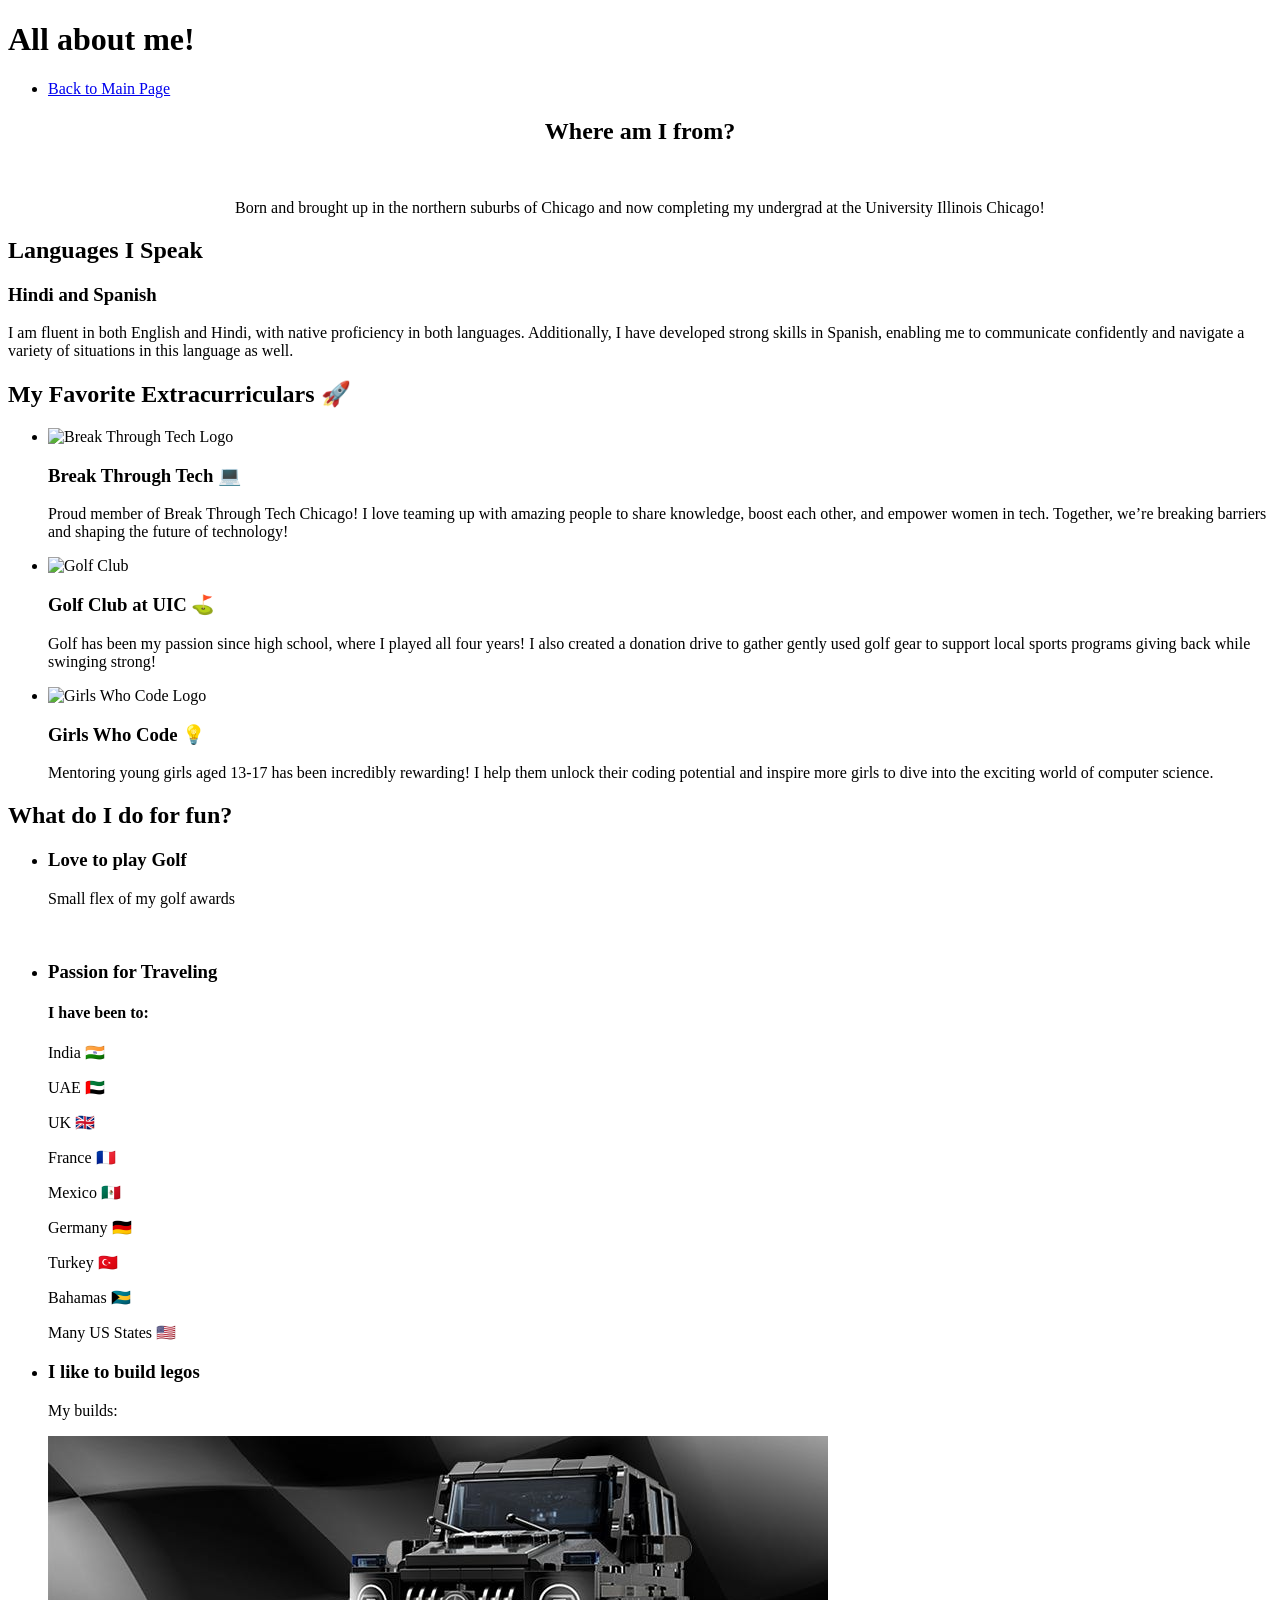
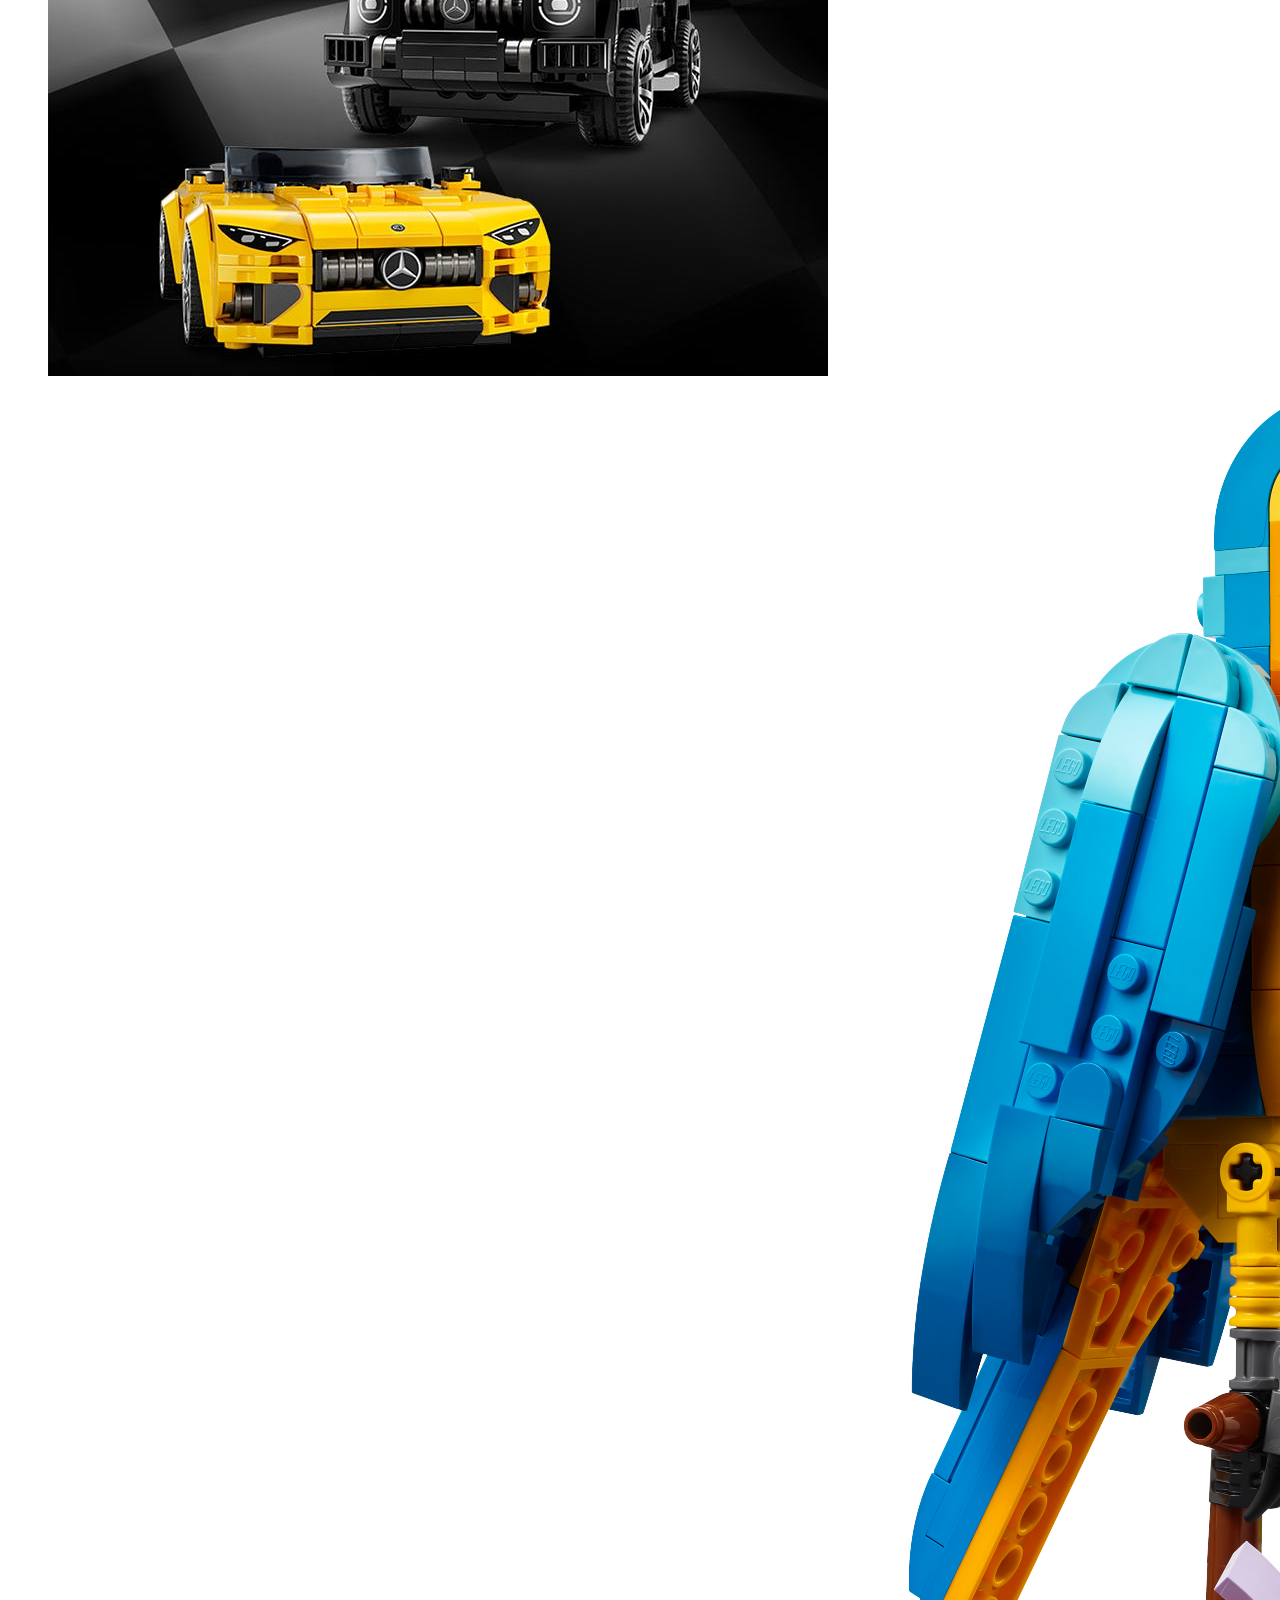
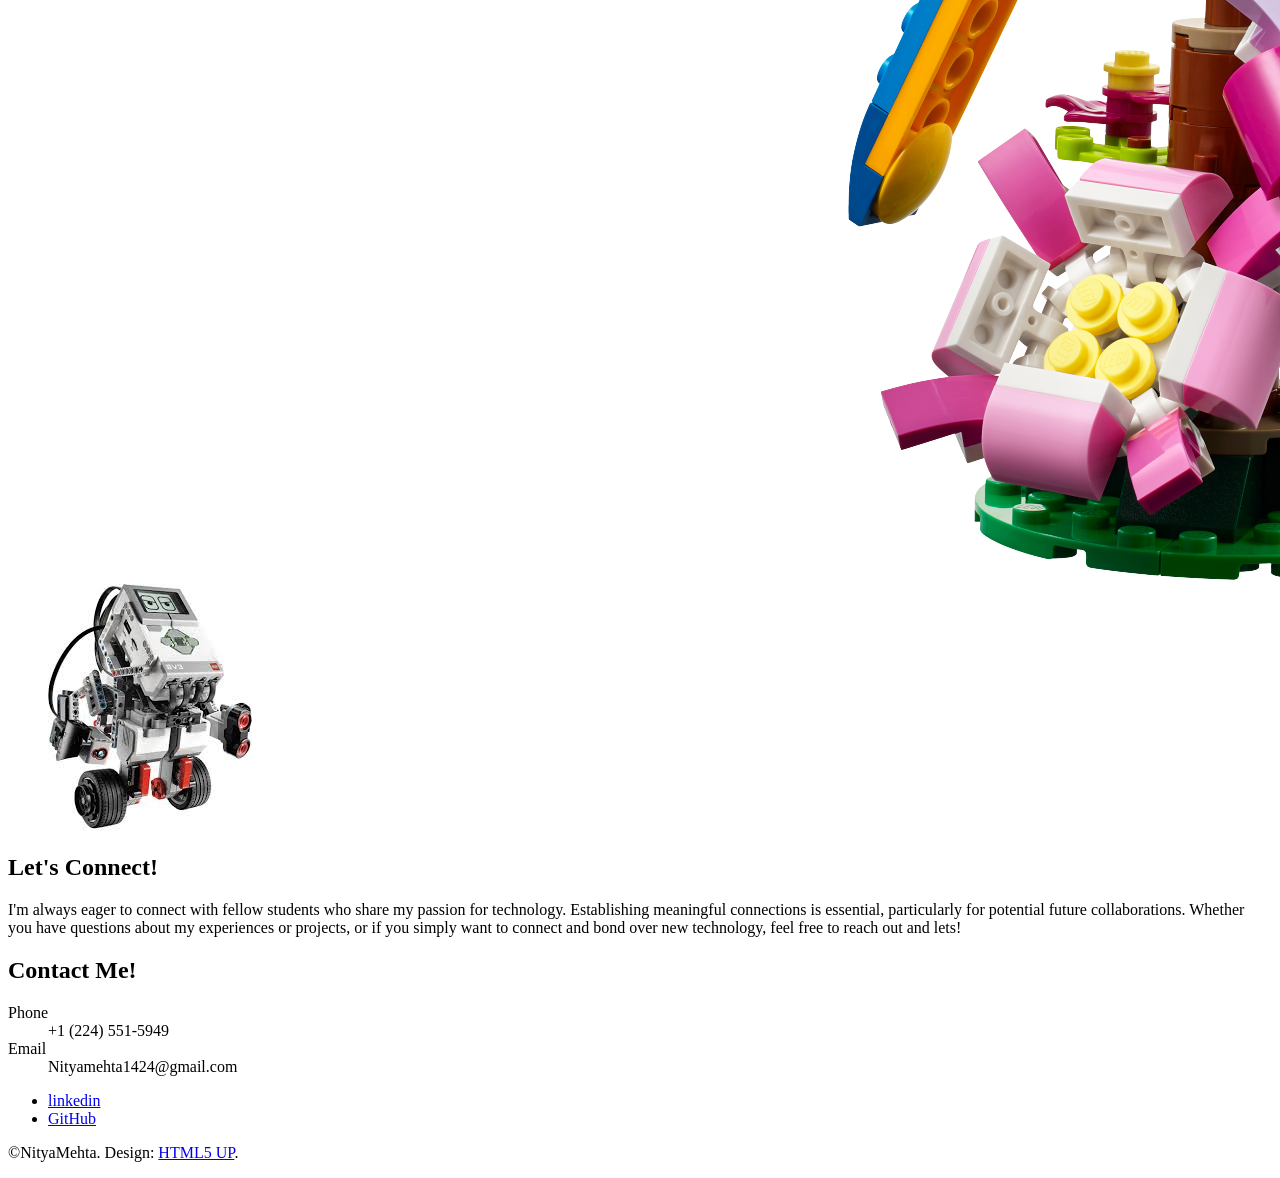
==== more.html @ 21b5ced0 "Updated site" ====
<!DOCTYPE HTML>
<!--
	Stellar by HTML5 UP
	html5up.net | 
	Free for personal and commercial use under the CCA 3.0 license (html5up.net/license)
-->
<html>
	<head>
		<title>Generic - Stellar by HTML5 UP</title>
		<meta charset="utf-8" />
		<meta name="viewport" content="width=device-width, initial-scale=1, user-scalable=no" />
		<link rel="stylesheet" href="assets/css/main.css" />
		<noscript><link rel="stylesheet" href="assets/css/noscript.css" /></noscript>
	</head>
	<body class="is-preload">

		<!-- Wrapper -->
			<div id="wrapper">

				<!-- Header -->
					<header id="header">
						<h1>All about me!</h1>
						<footer class="major">
							<ul class="actions special">
								<li><a href="index.html" class="button">Back to Main Page</a></li>
							</ul>
						</footer>
					</header>
					

				<!-- Main -->
					<div id="main">

						<!-- Content -->
						<section id="content" class="main" style="text-align: center;">
							<h2>Where am I from? </h2>
							<span class="image-small"><img src="images/chi.jpg" alt="" /></span> <span class="image-small"><img src="images/chi.jpeg" alt="" /></span>					
							<p>Born and brought up in the northern suburbs of Chicago and now completing my undergrad at the University Illinois Chicago!</p>
						</section>	
						
		
						<section id="content" class="main">
							<h2>Languages I Speak</h2>
							<h3>Hindi and Spanish</h3>
							<p>
							  I am fluent in both English and Hindi, with native proficiency 
							  in both languages. Additionally, I have developed strong skills in 
							  Spanish, enabling me to communicate confidently and navigate a variety 
							  of situations in this language as well.
							</p>
						  </section>
						  
							
						  <section id="ctaaa" class="main special">
							<header class="major">
							  <h2>My Favorite Extracurriculars 🚀</h2>
							</header>
							<ul class="features">
							  <li>
								<span class="image"><img src="images/BTTC.png" alt="Break Through Tech Logo" /></span>
								<h3>Break Through Tech 💻</h3>
								<p>
								  Proud member of Break Through Tech Chicago! I love teaming up with amazing people to share knowledge, boost each other, and empower women in tech. Together, we’re breaking barriers and shaping the future of technology!
								</p>
							  </li>
						  
							  <li>
								<span class="image"><img src="images/golf.jpg" alt="Golf Club" /></span>
								<h3>Golf Club at UIC ⛳️</h3>
								<p>
								  Golf has been my passion since high school, where I played all four years! I also created a donation drive to gather gently used golf gear to support local sports programs giving back while swinging strong!
								</p>
							  </li>
						  
							  <li>
								<span class="image"><img src="images/GWC.png" alt="Girls Who Code Logo" /></span>
								<h3>Girls Who Code 💡</h3>
								<p>
								  Mentoring young girls aged 13-17 has been incredibly rewarding! I help them unlock their coding potential and inspire more girls to dive into the exciting world of computer science.
								</p>
							  </li>
							</ul>
						  </section>
						  


							<!-- First Section -->
							<section id="ctaaa" class="main special">
								<header class="major">
									<h2>What do I do for fun? </h2>
								</header>
								<ul class="features">
									<li>
										<h3>Love to play Golf </h3>
										<p>Small flex of my golf awards </p>
										<span class="image"><img src="images/golf1.jpeg" alt="" /></span> 
										<span class="image"><img src="images/golf2.jpeg" alt="" /></span>
									</li>
					
									<li>
										<h3> Passion for Traveling </h3>
										<h4> I have been to: </h4>
										<p>India 🇮🇳</p>
										<p>UAE 🇦🇪</p>
										<p>UK 🇬🇧</p>
										<p>France 🇫🇷</p>
										<p>Mexico 🇲🇽</p>
										<p>Germany 🇩🇪</p>
										<p>Turkey 🇹🇷</p>
										<p>Bahamas 🇧🇸</p>
										<p> Many US States 🇺🇸</p>									
					
									</li>
									<li>
										<h3>I like to build legos</h3>
										<p>  My builds:</p>
										<span class="image"><img src="images/lego.jpg" alt="" /></span>
										<span class="image"><img src="images/bird.png" alt="" /></span>
										<span class="image"><img src="images/mind.jpg" alt="" /></span>

									</li>
								</ul>
							</section>
							</section>

					</div>

				<!-- Footer -->
				<footer id="footer">
					<section>
						<h2>Let's Connect!</h2>
						<p>I'm always eager to connect with fellow students who share my passion for technology. 
							Establishing meaningful connections is essential, particularly for potential future collaborations.
							 Whether you have questions about my experiences or projects, or if you simply want to connect and bond 
							 over new technology, feel free to reach out and lets!</p>
						<ul class="actions">
						</ul>
					</section>
					<section>
						<h2> Contact Me!</h2>
						<dl class="alt">

							<dt>Phone</dt>
							<dd>+1 (224) 551-5949
							<dt>Email</dt>
							<dd>Nityamehta1424@gmail.com</dd>
						</dl>
						<ul class="icons">
							

							<li><a href="https://www.linkedin.com/in/nitya-mehta-nm14nm23/" class="icon brands fa-linkedin alt"><span class="label">linkedin</span></a></li>
							<li><a href="https://nitya-m14.github.io/nitya-mehta14.github.io/" class="icon brands fa-github alt"><span class="label">GitHub</span></a></li>
							
						</ul>
					</section>
					<p class="copyright">&copy;NityaMehta. Design: <a href="NiyaMehta">HTML5 UP</a>.</p>
				</footer>

		</div>

	<!-- Scripts -->
		<script src="assets/js/jquery.min.js"></script>
		<script src="assets/js/jquery.scrollex.min.js"></script>
		<script src="assets/js/jquery.scrolly.min.js"></script>
		<script src="assets/js/browser.min.js"></script>
		<script src="assets/js/breakpoints.min.js"></script>
		<script src="assets/js/util.js"></script>
		<script src="assets/js/main.js"></script>

</body>
</html>
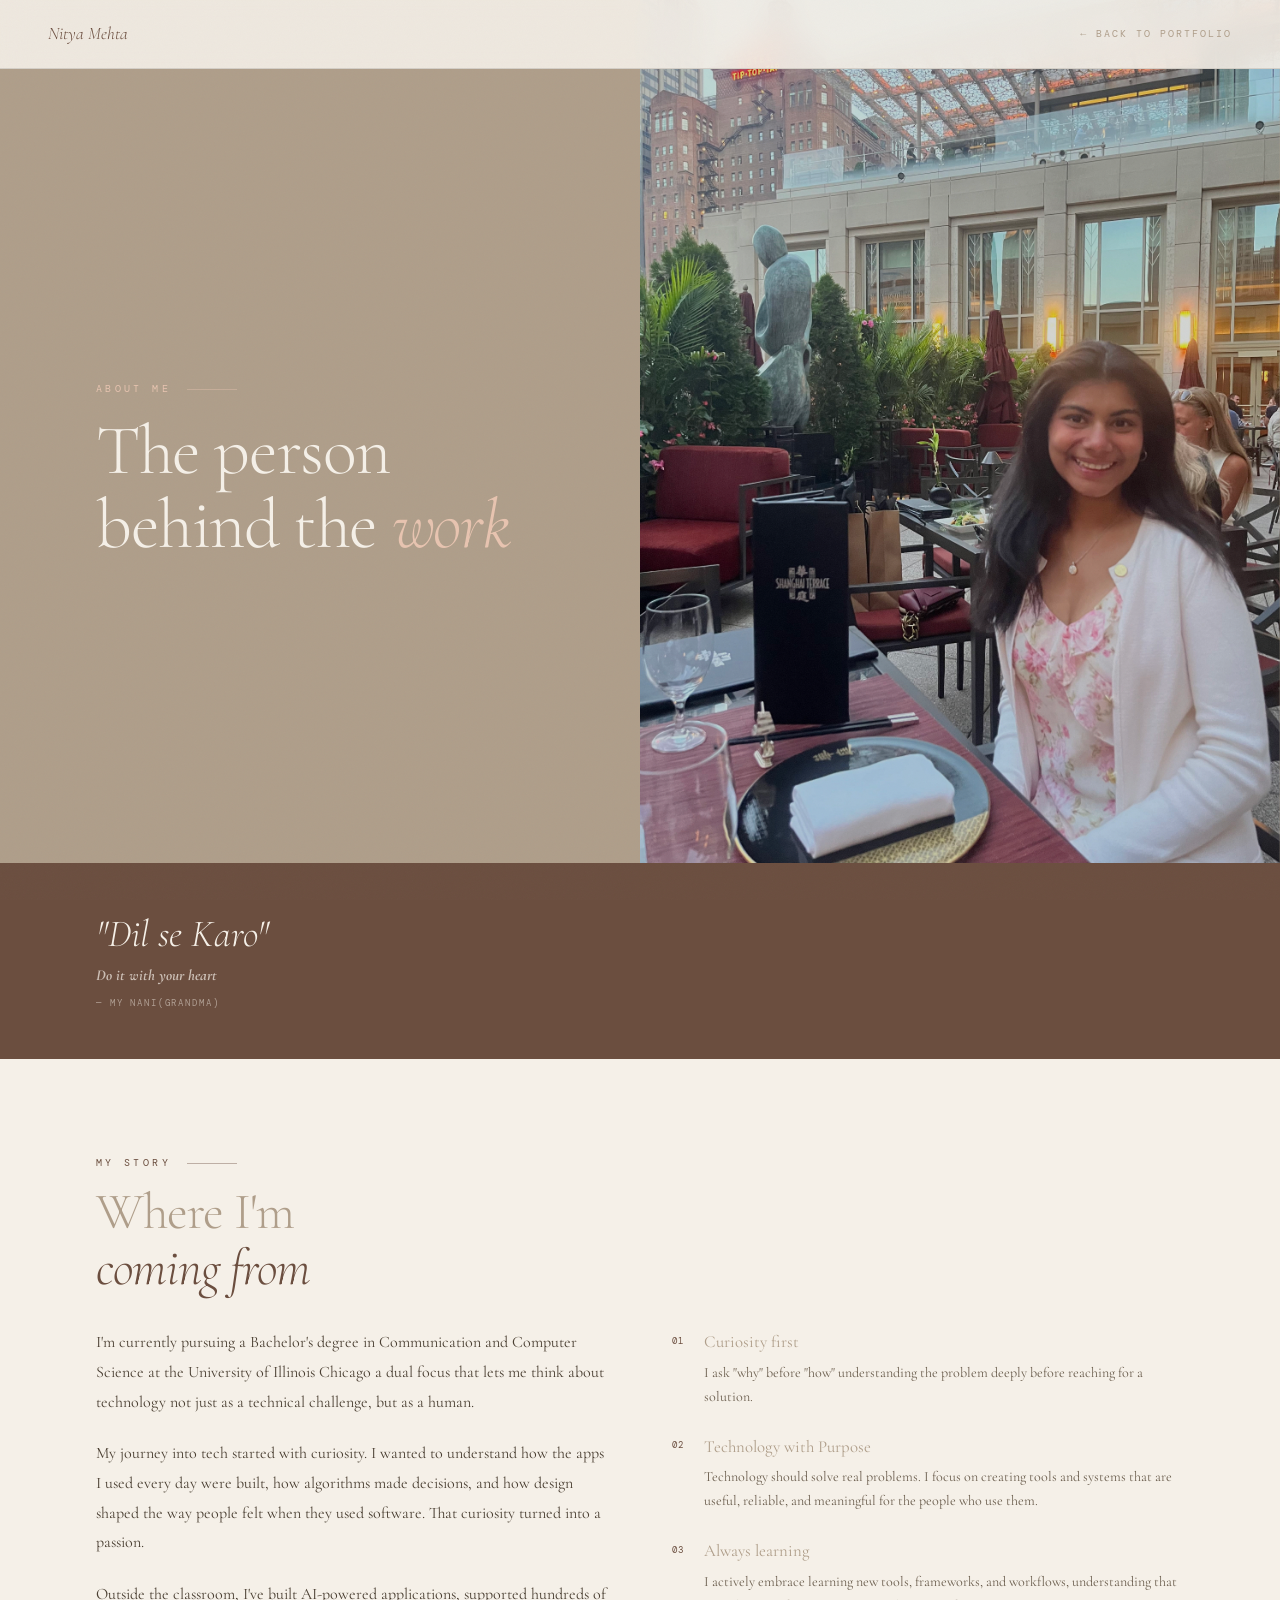
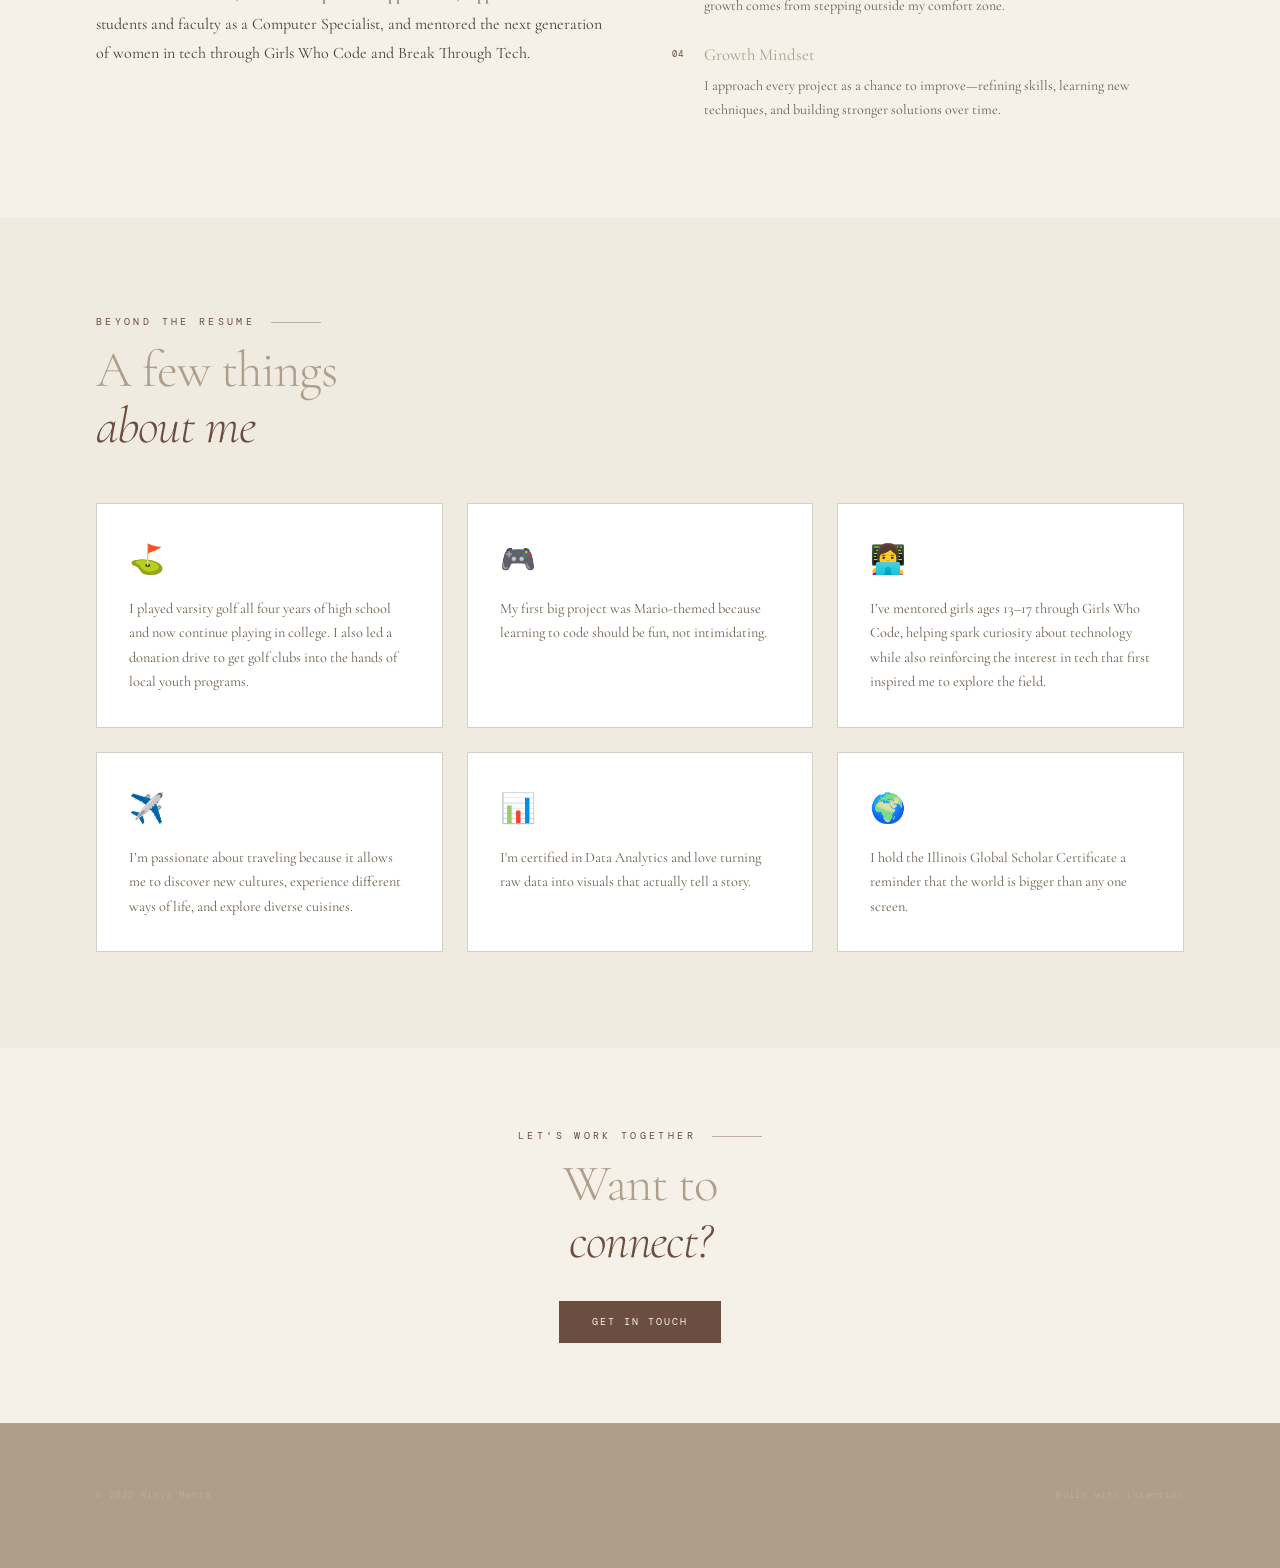
==== commit e4c19a0c: "Update website" ====
--- a/more.html
+++ b/more.html
@@ -1,171 +1,516 @@
 <!DOCTYPE HTML>
-<!--
-	Stellar by HTML5 UP
-	html5up.net | 
-	Free for personal and commercial use under the CCA 3.0 license (html5up.net/license)
--->
-<html>
-	<head>
-		<title>Generic - Stellar by HTML5 UP</title>
-		<meta charset="utf-8" />
-		<meta name="viewport" content="width=device-width, initial-scale=1, user-scalable=no" />
-		<link rel="stylesheet" href="assets/css/main.css" />
-		<noscript><link rel="stylesheet" href="assets/css/noscript.css" /></noscript>
-	</head>
-	<body class="is-preload">
-
-		<!-- Wrapper -->
-			<div id="wrapper">
-
-				<!-- Header -->
-					<header id="header">
-						<h1>All about me!</h1>
-						<footer class="major">
-							<ul class="actions special">
-								<li><a href="index.html" class="button">Back to Main Page</a></li>
-							</ul>
-						</footer>
-					</header>
-					
-
-				<!-- Main -->
-					<div id="main">
-
-						<!-- Content -->
-						<section id="content" class="main" style="text-align: center;">
-							<h2>Where am I from? </h2>
-							<span class="image-small"><img src="images/chi.jpg" alt="" /></span> <span class="image-small"><img src="images/chi.jpeg" alt="" /></span>					
-							<p>Born and brought up in the northern suburbs of Chicago and now completing my undergrad at the University Illinois Chicago!</p>
-						</section>	
-						
-		
-						<section id="content" class="main">
-							<h2>Languages I Speak</h2>
-							<h3>Hindi and Spanish</h3>
-							<p>
-							  I am fluent in both English and Hindi, with native proficiency 
-							  in both languages. Additionally, I have developed strong skills in 
-							  Spanish, enabling me to communicate confidently and navigate a variety 
-							  of situations in this language as well.
-							</p>
-						  </section>
-						  
-							
-						  <section id="ctaaa" class="main special">
-							<header class="major">
-							  <h2>My Favorite Extracurriculars 🚀</h2>
-							</header>
-							<ul class="features">
-							  <li>
-								<span class="image"><img src="images/BTTC.png" alt="Break Through Tech Logo" /></span>
-								<h3>Break Through Tech 💻</h3>
-								<p>
-								  Proud member of Break Through Tech Chicago! I love teaming up with amazing people to share knowledge, boost each other, and empower women in tech. Together, we’re breaking barriers and shaping the future of technology!
-								</p>
-							  </li>
-						  
-							  <li>
-								<span class="image"><img src="images/golf.jpg" alt="Golf Club" /></span>
-								<h3>Golf Club at UIC ⛳️</h3>
-								<p>
-								  Golf has been my passion since high school, where I played all four years! I also created a donation drive to gather gently used golf gear to support local sports programs giving back while swinging strong!
-								</p>
-							  </li>
-						  
-							  <li>
-								<span class="image"><img src="images/GWC.png" alt="Girls Who Code Logo" /></span>
-								<h3>Girls Who Code 💡</h3>
-								<p>
-								  Mentoring young girls aged 13-17 has been incredibly rewarding! I help them unlock their coding potential and inspire more girls to dive into the exciting world of computer science.
-								</p>
-							  </li>
-							</ul>
-						  </section>
-						  
-
-
-							<!-- First Section -->
-							<section id="ctaaa" class="main special">
-								<header class="major">
-									<h2>What do I do for fun? </h2>
-								</header>
-								<ul class="features">
-									<li>
-										<h3>Love to play Golf </h3>
-										<p>Small flex of my golf awards </p>
-										<span class="image"><img src="images/golf1.jpeg" alt="" /></span> 
-										<span class="image"><img src="images/golf2.jpeg" alt="" /></span>
-									</li>
-					
-									<li>
-										<h3> Passion for Traveling </h3>
-										<h4> I have been to: </h4>
-										<p>India 🇮🇳</p>
-										<p>UAE 🇦🇪</p>
-										<p>UK 🇬🇧</p>
-										<p>France 🇫🇷</p>
-										<p>Mexico 🇲🇽</p>
-										<p>Germany 🇩🇪</p>
-										<p>Turkey 🇹🇷</p>
-										<p>Bahamas 🇧🇸</p>
-										<p> Many US States 🇺🇸</p>									
-					
-									</li>
-									<li>
-										<h3>I like to build legos</h3>
-										<p>  My builds:</p>
-										<span class="image"><img src="images/lego.jpg" alt="" /></span>
-										<span class="image"><img src="images/bird.png" alt="" /></span>
-										<span class="image"><img src="images/mind.jpg" alt="" /></span>
-
-									</li>
-								</ul>
-							</section>
-							</section>
-
-					</div>
-
-				<!-- Footer -->
-				<footer id="footer">
-					<section>
-						<h2>Let's Connect!</h2>
-						<p>I'm always eager to connect with fellow students who share my passion for technology. 
-							Establishing meaningful connections is essential, particularly for potential future collaborations.
-							 Whether you have questions about my experiences or projects, or if you simply want to connect and bond 
-							 over new technology, feel free to reach out and lets!</p>
-						<ul class="actions">
-						</ul>
-					</section>
-					<section>
-						<h2> Contact Me!</h2>
-						<dl class="alt">
-
-							<dt>Phone</dt>
-							<dd>+1 (224) 551-5949
-							<dt>Email</dt>
-							<dd>Nityamehta1424@gmail.com</dd>
-						</dl>
-						<ul class="icons">
-							
-
-							<li><a href="https://www.linkedin.com/in/nitya-mehta-nm14nm23/" class="icon brands fa-linkedin alt"><span class="label">linkedin</span></a></li>
-							<li><a href="https://nitya-m14.github.io/nitya-mehta14.github.io/" class="icon brands fa-github alt"><span class="label">GitHub</span></a></li>
-							
-						</ul>
-					</section>
-					<p class="copyright">&copy;NityaMehta. Design: <a href="NiyaMehta">HTML5 UP</a>.</p>
-				</footer>
-
-		</div>
-
-	<!-- Scripts -->
-		<script src="assets/js/jquery.min.js"></script>
-		<script src="assets/js/jquery.scrollex.min.js"></script>
-		<script src="assets/js/jquery.scrolly.min.js"></script>
-		<script src="assets/js/browser.min.js"></script>
-		<script src="assets/js/breakpoints.min.js"></script>
-		<script src="assets/js/util.js"></script>
-		<script src="assets/js/main.js"></script>
+<html lang="en">
+<head>
+  <title>About Me — Nitya Mehta</title>
+  <meta charset="utf-8" />
+  <meta name="viewport" content="width=device-width, initial-scale=1, user-scalable=no" />
+  <link href="https://fonts.googleapis.com/css2?family=Cormorant+Garamond:ital,wght@0,300;0,400;0,600;1,300;1,400&family=DM+Mono:wght@300;400&display=swap" rel="stylesheet">
+  <style>
+    *, *::before, *::after { box-sizing: border-box; margin: 0; padding: 0; }
+
+    :root {
+      --cream: #f5f0e8;
+      --ink:   #af9e8a;
+      --terra: #6b4e3f;
+      --blush: #e8c4b0;
+      --mist:  #d4cfc7;
+      --font-display: 'Cormorant Garamond', Georgia, serif;
+      --font-mono:    'DM Mono', monospace;
+    }
+
+    html { scroll-behavior: smooth; }
+
+    body {
+      background-color: var(--cream);
+      color: var(--ink);
+      font-family: var(--font-display);
+      font-size: 18px;
+      line-height: 1.7;
+      overflow-x: hidden;
+    }
+
+    body::before {
+      content: '';
+      position: fixed;
+      inset: 0;
+      pointer-events: none;
+      z-index: 9999;
+      opacity: 0.03;
+      background-image: url("data:image/svg+xml,%3Csvg viewBox='0 0 256 256' xmlns='http://www.w3.org/2000/svg'%3E%3Cfilter id='noise'%3E%3CfeTurbulence type='fractalNoise' baseFrequency='0.9' numOctaves='4' stitchTiles='stitch'/%3E%3C/filter%3E%3Crect width='100%25' height='100%25' filter='url(%23noise)'/%3E%3C/svg%3E");
+      background-size: 180px;
+    }
+
+    ::-webkit-scrollbar { width: 4px; }
+    ::-webkit-scrollbar-track { background: var(--cream); }
+    ::-webkit-scrollbar-thumb { background: var(--terra); border-radius: 2px; }
+
+    /* NAV */
+    nav {
+      position: fixed;
+      top: 0; left: 0; right: 0;
+      z-index: 100;
+      display: flex;
+      justify-content: space-between;
+      align-items: center;
+      padding: 1.2rem 3rem;
+      background: rgba(245, 240, 232, 0.9);
+      backdrop-filter: blur(12px);
+      border-bottom: 1px solid var(--mist);
+    }
+
+    .nav-logo {
+      font-family: var(--font-display);
+      font-size: 1.1rem;
+      font-weight: 300;
+      font-style: italic;
+      color: var(--terra);
+      text-decoration: none;
+    }
+
+    .nav-back {
+      font-family: var(--font-mono);
+      font-size: 0.62rem;
+      letter-spacing: 0.2em;
+      text-transform: uppercase;
+      color: var(--ink);
+      text-decoration: none;
+      transition: color 0.3s;
+    }
+
+    .nav-back:hover { color: var(--terra); }
+
+    /* HERO BANNER */
+    .about-hero {
+      min-height: 55vh;
+      background: var(--ink);
+      display: grid;
+      grid-template-columns: 1fr 1fr;
+      overflow: hidden;
+    }
+
+    .about-hero-left {
+      padding: 10rem 4rem 5rem 6rem;
+      display: flex;
+      flex-direction: column;
+      justify-content: center;
+    }
+
+    .page-label {
+      font-family: var(--font-mono);
+      font-size: 0.6rem;
+      letter-spacing: 0.35em;
+      text-transform: uppercase;
+      color: var(--blush);
+      margin-bottom: 1rem;
+      display: flex;
+      align-items: center;
+      gap: 1rem;
+      animation: fadeUp 0.7s 0.2s both;
+    }
+
+    .page-label::after {
+      content: ''; width: 50px; height: 1px;
+      background: var(--blush); opacity: 0.4;
+    }
+
+    .page-title {
+      font-size: clamp(3.5rem, 5.5vw, 6rem);
+      font-weight: 300;
+      line-height: 1.05;
+      letter-spacing: -0.02em;
+      color: var(--cream);
+      animation: fadeUp 0.7s 0.35s both;
+    }
+
+    .page-title em { font-style: italic; color: var(--blush); }
+
+    .about-hero-right {
+      position: relative;
+      overflow: hidden;
+    }
+
+    .about-hero-right img {
+      width: 100%;
+      height: 100%;
+      object-fit: cover;
+      object-position: top center;
+      opacity: 0;
+      animation: fadeIn 1.2s 0.4s forwards;
+    }
+
+    /* QUOTE BAND */
+    .quote-band {
+      background: var(--terra);
+      padding: 3rem 6rem;
+      display: flex;
+      align-items: center;
+      gap: 3rem;
+    }
+
+    .quote-mark {
+      font-size: 6rem;
+      line-height: 1;
+      color: rgba(245,240,232,0.2);
+      font-style: italic;
+      flex-shrink: 0;
+      margin-top: -1rem;
+    }
+
+    .quote-main {
+      font-size: clamp(1.8rem, 3vw, 2.8rem);
+      font-style: italic;
+      font-weight: 300;
+      color: var(--cream);
+      line-height: 1.2;
+    }
+
+    .quote-sub {
+      font-size: 0.95rem;
+      color: rgba(245,240,232,0.7);
+      font-style: italic;
+      margin-top: 0.4rem;
+    }
+
+    .quote-attr {
+      font-family: var(--font-mono);
+      font-size: 0.58rem;
+      letter-spacing: 0.2em;
+      text-transform: uppercase;
+      color: rgba(245,240,232,0.5);
+      margin-top: 0.4rem;
+    }
+
+    /* SECTIONS */
+    .content-section {
+      padding: 6rem 6rem;
+    }
+
+    .content-section.dark {
+      background: #f0ebe0;
+    }
+
+    .section-label {
+      font-family: var(--font-mono);
+      font-size: 0.6rem;
+      letter-spacing: 0.35em;
+      text-transform: uppercase;
+      color: var(--terra);
+      margin-bottom: 0.75rem;
+      display: flex;
+      align-items: center;
+      gap: 1rem;
+    }
+
+    .section-label::after {
+      content: ''; width: 50px; height: 1px;
+      background: var(--terra); opacity: 0.4;
+    }
+
+    .section-title {
+      font-size: clamp(2.5rem, 4vw, 4rem);
+      font-weight: 300;
+      letter-spacing: -0.02em;
+      line-height: 1.1;
+      margin-bottom: 2rem;
+    }
+
+    .section-title em { font-style: italic; color: var(--terra); }
+
+    .two-col {
+      display: grid;
+      grid-template-columns: 1fr 1fr;
+      gap: 4rem;
+      align-items: start;
+    }
+
+    .body-text p {
+      font-size: 1rem;
+      color: #4a3f32;
+      line-height: 1.85;
+      margin-bottom: 1.4rem;
+    }
+
+    /* VALUES */
+    .values-list {
+      display: flex;
+      flex-direction: column;
+      gap: 1.5rem;
+    }
+
+    .value-item {
+      display: flex;
+      gap: 1.2rem;
+      align-items: flex-start;
+    }
+
+    .value-num {
+      font-family: var(--font-mono);
+      font-size: 0.58rem;
+      letter-spacing: 0.15em;
+      color: var(--terra);
+      padding-top: 0.35rem;
+      flex-shrink: 0;
+    }
+
+    .value-content h4 {
+      font-size: 1.05rem;
+      font-weight: 400;
+      margin-bottom: 0.25rem;
+    }
+
+    .value-content p {
+      font-size: 0.88rem;
+      color: #6b5e4e;
+      line-height: 1.7;
+    }
+
+    /* FUN FACTS */
+    .facts-grid {
+      display: grid;
+      grid-template-columns: repeat(3, 1fr);
+      gap: 1.5rem;
+      margin-top: 3rem;
+    }
+
+    .fact-card {
+      padding: 2rem;
+      background: #fff;
+      border: 1px solid var(--mist);
+      position: relative;
+      overflow: hidden;
+      transition: transform 0.3s;
+    }
+
+    .fact-card:hover { transform: translateY(-4px); }
+
+    .fact-emoji {
+      font-size: 1.8rem;
+      margin-bottom: 0.75rem;
+      display: block;
+    }
+
+    .fact-text {
+      font-size: 0.9rem;
+      color: #6b5e4e;
+      line-height: 1.7;
+    }
+
+    .fact-card::before {
+      content: '';
+      position: absolute;
+      top: 0; left: 0; right: 0;
+      height: 2px;
+      background: var(--terra);
+      transform: scaleX(0);
+      transform-origin: left;
+      transition: transform 0.3s;
+    }
+
+    .fact-card:hover::before { transform: scaleX(1); }
+
+    /* BTN */
+    .btn-primary {
+      display: inline-block;
+      padding: 0.7rem 2rem;
+      background: var(--terra);
+      color: var(--cream);
+      font-family: var(--font-mono);
+      font-size: 0.65rem;
+      letter-spacing: 0.2em;
+      text-transform: uppercase;
+      text-decoration: none;
+      border: 1px solid var(--terra);
+      transition: all 0.3s;
+    }
+
+    .btn-primary:hover {
+      background: transparent;
+      color: var(--terra);
+    }
+
+    /* FOOTER */
+    footer {
+      background: var(--ink);
+      color: var(--cream);
+      padding: 4rem 6rem;
+      display: flex;
+      justify-content: space-between;
+      align-items: center;
+      border-top: 1px solid rgba(245,240,232,0.06);
+      flex-wrap: wrap;
+      gap: 1rem;
+    }
+
+    .footer-copy {
+      font-family: var(--font-mono);
+      font-size: 0.58rem;
+      letter-spacing: 0.15em;
+      color: rgba(245,240,232,0.2);
+    }
+
+    /* ANIMATIONS */
+    @keyframes fadeUp {
+      from { opacity: 0; transform: translateY(20px); }
+      to   { opacity: 1; transform: translateY(0); }
+    }
+
+    @keyframes fadeIn {
+      from { opacity: 0; }
+      to   { opacity: 1; }
+    }
+
+    .reveal {
+      opacity: 0;
+      transform: translateY(30px);
+      transition: opacity 0.7s ease, transform 0.7s ease;
+    }
+
+    .reveal.visible { opacity: 1; transform: translateY(0); }
+
+    /* RESPONSIVE */
+    @media (max-width: 900px) {
+      .about-hero { grid-template-columns: 1fr; }
+      .about-hero-right { height: 40vh; order: -1; }
+      .about-hero-left { padding: 8rem 3rem 4rem; }
+      .two-col { grid-template-columns: 1fr; gap: 2.5rem; }
+      .facts-grid { grid-template-columns: 1fr 1fr; }
+      .quote-band { padding: 2.5rem 3rem; flex-direction: column; gap: 1rem; }
+      .content-section { padding: 4rem 3rem; }
+      footer { padding: 3rem; }
+      nav { padding: 1rem 1.5rem; }
+    }
+
+    @media (max-width: 560px) {
+      .facts-grid { grid-template-columns: 1fr; }
+    }
+  </style>
+</head>
+<body>
+
+  <nav>
+    <a href="index.html" class="nav-logo">Nitya Mehta</a>
+    <a href="index.html" class="nav-back">← Back to Portfolio</a>
+  </nav>
+
+  <!-- HERO -->
+  <div class="about-hero">
+    <div class="about-hero-left">
+      <p class="page-label">About Me</p>
+      <h1 class="page-title">The person<br>behind the <em>work</em></h1>
+    </div>
+    <div class="about-hero-right">
+      <img src="images/IMG_0746.jpg" alt="Nitya Mehta" />
+    </div>
+  </div>
+
+  <!-- QUOTE BAND -->
+  <div class="quote-band">
+    <div>
+      <h3 class="quote-main">"Dil se Karo" </h3>
+      <h2 class="quote-sub">Do it with your heart</h2>
+      <p class="quote-attr">— My Nani(Grandma)</p>
+	  
+    </div>
+  </div>
+
+  <!-- STORY -->
+  <div class="content-section reveal">
+    <p class="section-label">My Story</p>
+    <h2 class="section-title">Where I'm<br><em>coming from</em></h2>
+    <div class="two-col">
+      <div class="body-text">
+        <p>I'm currently pursuing a Bachelor's degree in Communication and Computer Science at the University of Illinois Chicago  a dual focus that lets me think about technology not just as a technical challenge, but as a human.</p>
+        <p>My journey into tech started with curiosity. I wanted to understand how the apps I used every day were built, how algorithms made decisions, and how design shaped the way people felt when they used software. That curiosity turned into a passion.</p>
+        <p>Outside the classroom, I've built AI-powered applications, supported hundreds of students and faculty as a Computer Specialist, and mentored the next generation of women in tech through Girls Who Code and Break Through Tech.</p>
+      </div>
+      <div class="values-list">
+        <div class="value-item">
+          <span class="value-num">01</span>
+          <div class="value-content">
+            <h4>Curiosity first</h4>
+            <p>I ask "why" before "how" understanding the problem deeply before reaching for a solution.</p>
+          </div>
+        </div>
+        <div class="value-item">
+          <span class="value-num">02</span>
+          <div class="value-content">
+            <h4>Technology with Purpose</h4>
+            <p>Technology should solve real problems. I focus on creating tools and systems that are useful, reliable, and meaningful for the people who use them.</p>
+          </div>
+        </div>
+        <div class="value-item">
+          <span class="value-num">03</span>
+          <div class="value-content">
+            <h4>Always learning</h4>
+            <p>I actively embrace learning new tools, frameworks, and workflows, understanding that growth comes from stepping outside my comfort zone.</p>
+          </div>
+        </div>
+        <div class="value-item">
+          <span class="value-num">04</span>
+          <div class="value-content">
+            <h4>Growth Mindset</h4>
+            <p>I approach every project as a chance to improve—refining skills, learning new techniques, and building stronger solutions over time.</p>
+          </div>
+        </div>
+      </div>
+    </div>
+  </div>
+
+  <!-- FUN FACTS -->
+  <div class="content-section dark reveal">
+    <p class="section-label">Beyond the Resume</p>
+    <h2 class="section-title">A few things<br><em>about me</em></h2>
+    <div class="facts-grid">
+      <div class="fact-card">
+        <span class="fact-emoji">⛳</span>
+        <p class="fact-text">I played varsity golf all four years of high school and now continue playing in college. I also led a donation drive to get golf clubs into the hands of local youth programs.</p>
+      </div>
+      <div class="fact-card">
+        <span class="fact-emoji">🎮</span>
+        <p class="fact-text">My first big project was Mario-themed because learning to code should be fun, not intimidating.</p>
+      </div>
+      <div class="fact-card">
+        <span class="fact-emoji">👩‍💻</span>
+        <p class="fact-text">I’ve mentored girls ages 13–17 through Girls Who Code, helping spark curiosity about technology while also reinforcing the interest in tech that first inspired me to explore the field.</p>
+      </div>
+      <div class="fact-card">
+        <span class="fact-emoji">✈️</span>
+        <p class="fact-text">I’m passionate about traveling because it allows me to discover new cultures, experience different ways of life, and explore diverse cuisines.</p>
+      </div>
+      <div class="fact-card">
+        <span class="fact-emoji">📊</span>
+        <p class="fact-text">I'm certified in Data Analytics and love turning raw data into visuals that actually tell a story.</p>
+      </div>
+      <div class="fact-card">
+        <span class="fact-emoji">🌍</span>
+        <p class="fact-text">I hold the Illinois Global Scholar Certificate  a reminder that the world is bigger than any one screen.</p>
+      </div>
+    </div>
+  </div>
+
+  <!-- CTA -->
+  <div class="content-section" style="text-align:center; padding-top: 5rem; padding-bottom: 5rem;">
+    <p class="section-label reveal" style="justify-content:center;">Let's work together</p>
+    <h2 class="section-title reveal" style="margin-bottom:2rem;">Want to<br><em>connect?</em></h2>
+    		<a href="mailto:Nityamehta1424@gmail.com" class="btn-primary reveal">Get In Touch</a>
+  </div>
+
+  <footer>
+    <span class="footer-copy">&copy; 2025 Nitya Mehta</span>
+    <span class="footer-copy">Built with intention</span>
+  </footer>
+
+  <script>
+    const reveals = document.querySelectorAll('.reveal');
+    const observer = new IntersectionObserver((entries) => {
+      entries.forEach((entry, i) => {
+        if (entry.isIntersecting) {
+          setTimeout(() => entry.target.classList.add('visible'), i * 100);
+        }
+      });
+    }, { threshold: 0.1, rootMargin: '0px 0px -60px 0px' });
+    reveals.forEach(el => observer.observe(el));
+  </script>
 
 </body>
 </html>
